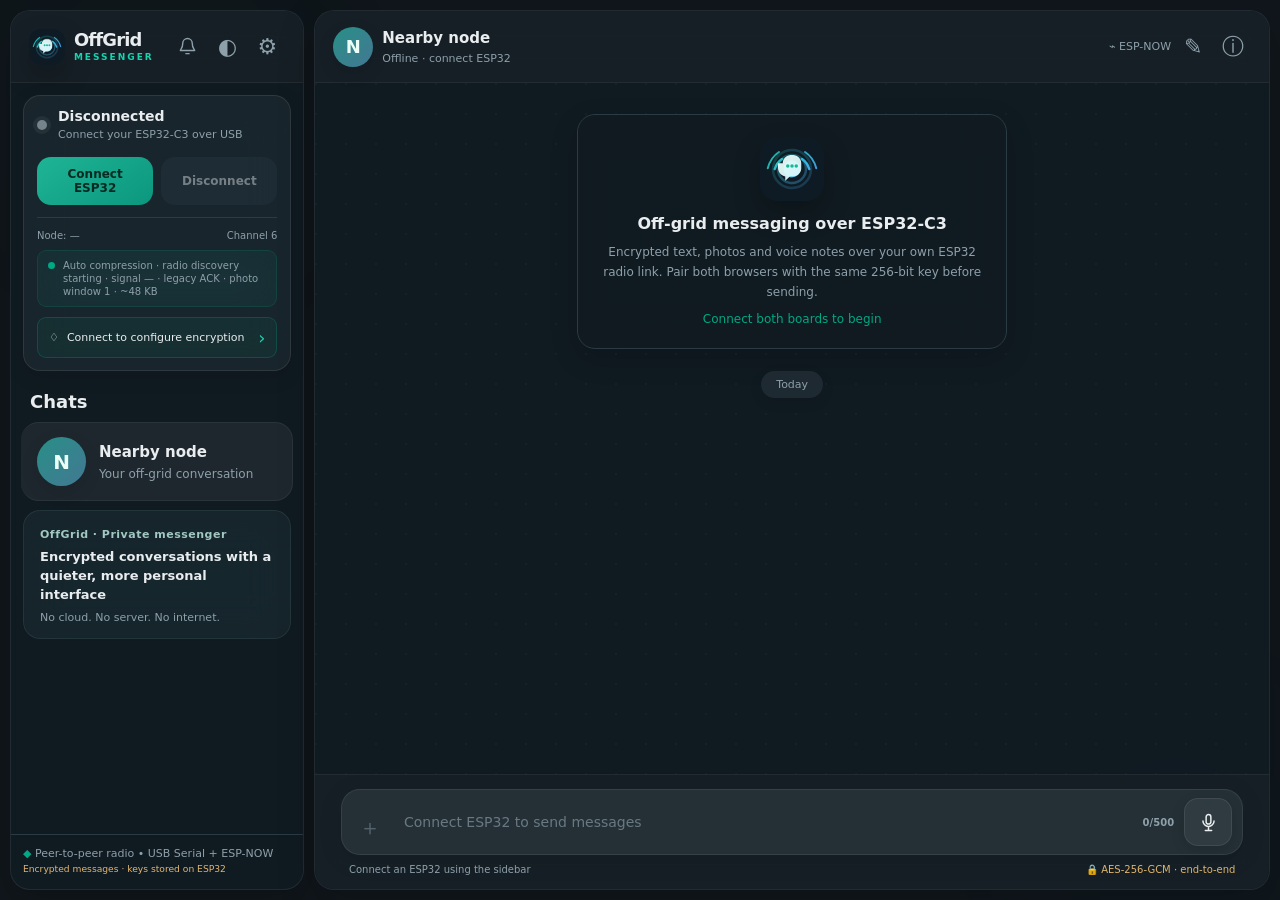
==== firmware/web/index.html @ 0e7f0205 "release(2.0.6): Introduce Android and fix partitions Reconstructed snapshot from old_releases/OffGri" ====
<!doctype html>
<html lang="en">
<head>
  <meta charset="utf-8">
  <meta name="viewport" content="width=device-width, initial-scale=1">
  <meta name="theme-color" content="#101b21">
  <title>OffGrid Messenger</title>
  <link rel="icon" href="logo.svg" type="image/svg+xml">
  <link rel="stylesheet" href="styles.css?v=1.6.1">
  <script src="protocol.js?v=1.6.1" defer></script>
  <script src="adaptive.js?v=1.6.1" defer></script>
  <script src="app.js?v=1.6.1" defer></script>
</head>
<body>
<div class="app" id="app">
  <aside class="sidebar">
    <header class="side-head">
      <div class="branding">
        <img class="brand-logo" src="logo.svg" alt="OffGrid Messenger logo">
        <div><strong>OffGrid</strong><small>MESSENGER</small></div>
      </div>
      <div class="side-actions">
        <button class="icon-button notification-button" id="notificationButton" type="button" title="Enable desktop notifications" aria-label="Enable desktop notifications" aria-pressed="false"><svg viewBox="0 0 24 24" width="19" height="19" fill="none" stroke="currentColor" stroke-width="1.8" stroke-linecap="round" stroke-linejoin="round" aria-hidden="true"><path d="M18 8a6 6 0 0 0-12 0c0 7-3 7-3 9h18c0-2-3-2-3-9ZM10 21h4"/></svg><span class="notification-dot" aria-hidden="true"></span></button><button class="icon-button" id="themeToggle" title="Toggle appearance" aria-label="Toggle appearance">◐</button>
        <button class="icon-button" id="settingsButton" title="Settings" aria-label="Settings">⚙</button>
      </div>
    </header>
    <div class="side-connection" id="connectionCard">
      <div class="connection-title">
        <span class="status-dot" id="statusDot"></span>
        <div><strong id="connectionState">Disconnected</strong><small id="connectionDescription">Connect your ESP32-C3 over USB</small></div>
      </div>
      <div class="connection-buttons">
        <button class="primary-button" id="connectButton">Connect ESP32</button>
        <button class="quiet-button" id="disconnectButton" disabled>Disconnect</button>
      </div>
      <div class="node-info"><span id="nodeAddress">Node: —</span><span id="nodeChannel">Channel 6</span></div>
      <div class="usb-diagnostics hidden" id="usbDiagnostics">
        <span id="usbDiagnosticsText">Waiting for firmware response…</span>
        <button class="usb-diagnostics-btn" id="usbDiagnosticsButton" type="button">Diagnostics</button>
      </div>
      <div class="link-health" title="Link profile uses acknowledgment latency and retries, not physical distance"><span class="link-health-dot"></span><span id="linkModeLabel">Auto · learning link quality</span></div>
      <button class="security-line" id="securityButton" type="button"><span id="securityIcon">♢</span><span id="securityLabel">Connect to configure encryption</span><span class="security-chevron">›</span></button>
    </div>
    <div class="chats-heading"><h2>Chats</h2><span class="tiny-badge unread-badge" id="unreadBadge" hidden aria-label="Unread messages">0</span></div>
    <button class="contact active" id="contactButton" type="button">
      <span class="avatar" id="contactAvatar">N</span>
      <span class="contact-body"><span class="contact-top"><strong id="contactSidebarName">Nearby node</strong><span class="contact-time" id="lastChatTime"></span></span><span class="contact-preview" id="lastChatPreview">Your off-grid conversation</span></span><span class="contact-unread" id="contactUnreadBadge" hidden aria-label="Unread messages">0</span>
    </button>
    <div class="phase-banner">
      <span>OffGrid · Private messenger</span>
      <strong>Encrypted conversations with a quieter, more personal interface</strong>
      <small>No cloud. No server. No internet.</small>
    </div>
    <div class="side-foot"><span class="tiny-offline">◆</span> Peer-to-peer radio • USB Serial + ESP-NOW <small>Encrypted messages · keys stored on ESP32</small></div>
  </aside>
  <main class="conversation">
    <header class="chat-header">
      <button id="mobileBack" class="icon-button back-button" aria-label="Back to chats">‹</button>
      <span class="avatar avatar-small" id="headerAvatar">N</span>
      <div class="chat-title"><strong id="chatName">Nearby node</strong><span id="chatSubhead">Waiting for USB connection</span></div>
      <div class="header-tools"><span class="header-radio" title="ESP-NOW, channel 6">⌁ <span>ESP-NOW</span></span><button class="icon-button" id="renameButton" title="Rename contact" aria-label="Rename contact">✎</button><button class="icon-button" id="infoButton" title="About this chat" aria-label="Chat information">ⓘ</button></div>
    </header>
    <div class="chat-background">
      <div class="chat-scroll" id="chatScroll" aria-live="polite" aria-relevant="additions">
        <div class="intro" id="introCard">
          <img class="intro-logo" src="logo.svg" alt="OffGrid Messenger logo">
          <strong>Off-grid messaging over ESP32-C3</strong>
          <p>Encrypted text, photos and voice notes over your own ESP32 radio link. Pair both browsers with the same 256-bit key before sending.</p>
          <span>Connect both boards to begin</span>
        </div>
        <div class="day-divider"><span>Today</span></div>
        <div class="messages" id="messages"></div>
      </div>
      <div class="send-panel">
        <div class="composer" id="composer">
          <button class="icon-button composer-attach" id="attachments" title="Send a photo" aria-label="Send a photo" disabled>＋</button>
          <input type="file" id="photoPicker" accept="image/*" hidden>
          <textarea id="messageInput" rows="1" maxlength="2000" placeholder="Connect ESP32 to send messages" disabled aria-label="Message"></textarea>
          <button class="icon-button voice-button" id="voiceButton" type="button" title="Record encrypted voice message (up to 2 minutes)" aria-label="Record voice message" aria-pressed="false" disabled>
            <svg viewBox="0 0 24 24" width="19" height="19" fill="none" stroke="currentColor" stroke-width="1.9" stroke-linecap="round" stroke-linejoin="round" aria-hidden="true"><rect x="9" y="2" width="6" height="12" rx="3"/><path d="M5 10a7 7 0 0 0 14 0M12 17v5M8 22h8"/></svg>
          </button>
          <span id="byteCount" class="byte-count">0/500</span>
          <button class="send-button" id="sendButton" aria-label="Send message" disabled>
            <svg viewBox="0 0 24 24" aria-hidden="true"><path d="M3 20 21 12 3 4l3.8 7.2L15 12l-8.2.8L3 20Z"/></svg>
          </button>
        </div>
        <div class="composer-caption"><span id="composerStatus">Connect an ESP32 using the sidebar</span><span id="encryptionStatus">🔒 AES-256-GCM · end-to-end</span></div>
      </div>
    </div>
  </main>
</div>
<div class="modal-backdrop hidden" id="modalBackdrop" role="presentation"><section class="modal" role="dialog" aria-modal="true" aria-labelledby="modalTitle"><div class="modal-head"><h2 id="modalTitle">Settings</h2><button class="icon-button" id="closeModal" aria-label="Close dialog">✕</button></div><div id="modalBody"></div></section></div>

<!-- In-app encrypted photo viewer: no new browser tab or network request. -->
<div class="photo-viewer hidden" id="photoViewer" role="dialog" aria-modal="true" aria-label="Photo viewer" tabindex="-1">
  <div class="photo-viewer-header">
    <div class="photo-viewer-heading"><span id="photoViewerName">Nearby node</span><small id="photoViewerDate"></small></div>
    <div class="photo-viewer-actions">
      <button type="button" class="viewer-action" id="viewerZoom" aria-label="Zoom photo" title="Zoom photo">⤢</button>
      <a class="viewer-action" id="viewerDownload" download="offgrid-photo.webp" aria-label="Save photo" title="Save photo">↓</a>
      <button type="button" class="viewer-action viewer-close" id="viewerClose" aria-label="Close photo viewer" title="Close (Esc)">✕</button>
    </div>
  </div>
  <div class="photo-viewer-stage" id="viewerStage">
    <button type="button" class="viewer-arrow viewer-prev" id="viewerPrevious" aria-label="Previous photo">‹</button>
    <div class="photo-viewer-canvas" id="viewerCanvas"><img id="viewerImage" alt="Selected chat photograph"></div>
    <button type="button" class="viewer-arrow viewer-next" id="viewerNext" aria-label="Next photo">›</button>
  </div>
  <div class="photo-viewer-footer"><span id="photoViewerCounter"></span><span id="photoViewerInfo"></span><span class="viewer-help">← → to browse · Esc to close · swipe on touch</span></div>
</div>
<div class="toast-host" id="toastHost" aria-live="polite"></div>
</body>
</html>
---- firmware/web/styles.css ----
:root{
  font-family:Inter,system-ui,-apple-system,"Segoe UI",sans-serif;
  font-size:14px;color-scheme:dark;
  --background:#09151b;--shell:#111b21;--panel:#202c33;--raised:#243640;--message:#202c33;--mine:#005c4b;
  --ink:#e9edef;--muted:#8ea0aa;--line:#2b3b43;--accent:#00a884;--accent-strong:#15d4b0;--hover:#2a3942;
  --chat:#0b141a;--blue:#53bdeb;--danger:#ff9985;--shadow:0 18px 60px rgba(0,0,0,.28);--glow:0 0 0 4px rgba(0,168,132,.12);
}
*{box-sizing:border-box}
html,body{height:100%}
body{margin:0;background:radial-gradient(circle at top,#0d2430 0,#09151b 48%,#071219 100%);color:var(--ink);overflow:hidden}
button,textarea,input{font:inherit}button{cursor:pointer}button:disabled{cursor:not-allowed;opacity:.45}
.app{max-width:1600px;min-width:320px;margin:0 auto;height:100dvh;display:flex;box-shadow:var(--shadow);background:var(--shell)}
.sidebar{width:370px;flex:none;border-right:1px solid var(--line);display:flex;flex-direction:column;min-height:0;background:linear-gradient(180deg,rgba(255,255,255,.015),transparent 30%)}
.side-head,.chat-header{height:72px;min-height:72px;background:rgba(32,44,51,.88);backdrop-filter:blur(12px);display:flex;align-items:center;padding:0 19px;gap:13px;border-bottom:1px solid rgba(255,255,255,.02)}
.side-head{justify-content:space-between}.branding{display:flex;align-items:center;gap:12px;line-height:1.1}.branding strong{font-size:19px;letter-spacing:-.6px}.branding small{display:block;font-size:9px;font-weight:750;color:var(--accent-strong);letter-spacing:2.6px;margin-top:4px}.brand-logo{width:38px;height:38px;border-radius:12px;box-shadow:0 10px 24px rgba(0,0,0,.22)}
.side-actions,.header-tools{display:flex;gap:4px;align-items:center}.icon-button{height:36px;width:36px;border:0;color:var(--muted);font-size:22px;border-radius:50%;background:transparent;display:inline-grid;place-items:center;transition:background .18s ease,color .18s ease,transform .18s ease}.icon-button:not(:disabled):hover{background:var(--hover);color:var(--ink);transform:translateY(-1px)}
.side-connection{margin:16px 15px 10px;padding:16px;border-radius:16px;background:linear-gradient(180deg,rgba(255,255,255,.02),transparent),var(--panel);border:1px solid var(--line);box-shadow:inset 0 1px 0 rgba(255,255,255,.03);transition:transform .24s ease,box-shadow .24s ease}.side-connection:hover{transform:translateY(-1px);box-shadow:var(--shadow),var(--glow)}
.connection-title{display:flex;align-items:center;gap:11px}.connection-title strong,.connection-title small{display:block}.connection-title small{color:var(--muted);font-size:11px;margin-top:4px;overflow-wrap:anywhere}.status-dot{height:10px;width:10px;background:#74848a;border-radius:100%;box-shadow:0 0 0 4px #74848a20;flex:none}.status-dot.on{background:#19cba4;box-shadow:0 0 0 4px #19cba420;animation:pulseDot 2s infinite}.status-dot.wait{background:#f6c453;box-shadow:0 0 0 4px #f6c45320;animation:pulseDot 1.7s infinite}
.connection-buttons{display:flex;gap:8px;margin:16px 0 12px}.primary-button,.quiet-button{border:0;border-radius:10px;padding:10px 14px;font-weight:700;font-size:12px;transition:transform .18s ease,filter .18s ease,background .18s ease}.primary-button{background:var(--accent);color:#062a22}.quiet-button{background:var(--raised);color:var(--ink)}.primary-button:not(:disabled):hover,.quiet-button:not(:disabled):hover{transform:translateY(-1px);filter:brightness(1.05)}.primary-button:not(:disabled):hover{background:var(--accent-strong)}
.node-info{border-top:1px solid var(--line);padding-top:12px;display:flex;justify-content:space-between;color:var(--muted);font-size:10px;gap:8px}.chats-heading{display:flex;align-items:center;gap:8px;padding:12px 19px 10px}.chats-heading h2{font-size:18px;margin:0}.tiny-badge{background:#213a34;color:#78d8bc;font-size:11px;padding:2px 7px;border-radius:50px}
.contact{display:flex;gap:13px;align-items:center;text-align:left;width:100%;background:transparent;color:var(--ink);border:0;padding:13px 18px;transition:background .2s ease}.contact.active{background:var(--hover);border-left:3px solid var(--accent);padding-left:15px}.contact:hover{background:var(--hover)}
.avatar{background:linear-gradient(145deg,#1cc7a7,#2671ff);width:49px;height:49px;border-radius:50%;display:inline-grid;place-items:center;font-size:20px;font-weight:700;color:#eafff6;flex:none;box-shadow:0 8px 24px rgba(0,0,0,.22)}.avatar-small{width:40px;height:40px;font-size:18px}
.contact-body{flex:1;min-width:0}.contact-top{display:flex;align-items:center;justify-content:space-between;gap:5px}.contact-top strong{overflow:hidden;text-overflow:ellipsis;white-space:nowrap;font-weight:600;font-size:15px}.contact-time{color:var(--muted);font-size:10px;flex:none}.contact-preview{color:var(--muted);display:block;white-space:nowrap;overflow:hidden;text-overflow:ellipsis;margin-top:6px;font-size:12px}
.phase-banner{margin:8px 15px 14px;padding:14px 16px;border-radius:14px;background:linear-gradient(135deg,rgba(0,168,132,.14),rgba(83,189,235,.12));border:1px solid rgba(83,189,235,.12)}.phase-banner span{display:inline-block;color:#7be7cb;font-size:11px;font-weight:700;letter-spacing:.5px}.phase-banner strong{display:block;margin-top:7px;font-size:13px}.phase-banner small{display:block;margin-top:6px;color:var(--muted);font-size:11px}
.side-foot{margin-top:auto;padding:13px 18px 19px;color:var(--muted);font-size:11px;line-height:1.6;border-top:1px solid var(--line)}.side-foot small{display:block;color:#e4b76d}.tiny-offline{color:var(--accent)}
.conversation{min-width:0;flex:1;display:flex;flex-direction:column}.chat-header{padding:0 24px}.chat-title{flex:1;min-width:0}.chat-title strong{display:block;font-size:15px;white-space:nowrap;overflow:hidden;text-overflow:ellipsis}.chat-title span{display:block;color:var(--muted);font-size:11px;margin-top:5px}.header-radio{color:var(--muted);font-size:11px;white-space:nowrap}.back-button{display:none}
.chat-background{min-height:0;display:flex;flex:1;flex-direction:column;background-color:var(--chat);background-image:radial-gradient(circle at 1px 1px,rgba(113,145,138,.08) 1px,transparent 0),linear-gradient(180deg,rgba(255,255,255,.015),transparent 12%);background-size:26px 26px,100% 100%}
.chat-scroll{flex:1;overflow-y:auto;padding:20px 8% 28px;scrollbar-color:#63747a50 transparent;scrollbar-width:thin}.intro{margin:7px auto 22px;max-width:430px;border:1px solid var(--line);border-radius:18px;background:rgba(17,27,33,.92);text-align:center;padding:22px 24px;color:var(--muted);font-size:12px;box-shadow:0 10px 28px rgba(0,0,0,.16);animation:fadeUp .5s ease}.intro-logo{width:64px;height:64px;border-radius:18px;box-shadow:0 12px 26px rgba(0,0,0,.16);margin-bottom:10px}.intro strong{display:block;color:var(--ink);font-size:16px}.intro p{line-height:1.65;margin:10px 0}.intro span{color:var(--accent)}.day-divider{text-align:center;margin:0 auto 20px}.day-divider span{display:inline-block;background:rgba(32,44,51,.92);color:var(--muted);padding:7px 15px;border-radius:999px;font-size:11px;box-shadow:0 4px 14px rgba(0,0,0,.08)}
.messages{display:flex;flex-direction:column;gap:8px}.message-row{width:100%;display:flex;opacity:1;transform:translateY(0)}.message-row.in.is-new{animation:msgInLeft .28s cubic-bezier(.2,.8,.2,1)}.message-row.out.is-new{animation:msgInRight .28s cubic-bezier(.2,.8,.2,1)}.message-row.out{justify-content:flex-end}
.message-bubble{max-width:min(76%,560px);min-width:94px;border-radius:10px;background:var(--message);padding:9px 11px 6px;box-shadow:0 1px 1px #0002,0 8px 20px rgba(0,0,0,.06);position:relative;overflow-wrap:anywhere;word-break:break-word;transition:transform .18s ease,box-shadow .18s ease}.message-bubble:hover{transform:translateY(-1px);box-shadow:0 1px 1px #0002,0 12px 26px rgba(0,0,0,.08)}.out .message-bubble{background:var(--mine)}.message-text{white-space:pre-wrap;line-height:1.5;font-size:13px}.message-meta{display:flex;justify-content:flex-end;align-items:center;gap:6px;margin-top:4px;font-size:10px;color:#c2d2d5ad;user-select:none;white-space:nowrap}.receipt{display:inline-flex;align-items:flex-end;min-width:18px;height:12px;position:relative}.receipt .check{position:absolute;right:0;bottom:-1px;font-size:12px;line-height:1;color:#b5c5c8;transform-origin:center;transition:color .18s ease,opacity .18s ease,transform .18s ease}.receipt .check.first{right:7px}.receipt .check.second{right:0}.message-row[data-status="read"] .receipt .check,.receipt.read .check{color:var(--blue)}.message-row[data-status="failed"] .receipt .check,.receipt.failed .check{display:none}.receipt.single .check.second{display:none}.receipt.pending .check,.receipt.queued .check{display:none}.receipt.pending::before,.receipt.queued::before{content:"◷";font-size:11px;color:#b5c5c8;position:absolute;right:0;bottom:-1px}.receipt.failed::before{content:"!";font-size:11px;color:var(--danger);position:absolute;right:0;bottom:-1px;font-weight:800}.message-row[data-status="read"] .receipt{animation:receiptGlow .24s ease}.send-panel{background:rgba(32,44,51,.88);backdrop-filter:blur(10px);padding:12px 24px 10px;border-top:1px solid rgba(255,255,255,.02)}.composer{display:flex;align-items:flex-end;gap:9px;background:var(--raised);border-radius:14px;padding:5px 8px;border:1px solid rgba(255,255,255,.02);transition:border-color .18s ease,box-shadow .18s ease}.composer:focus-within{border-color:rgba(0,168,132,.42);box-shadow:var(--glow)}.composer textarea{background:transparent;flex:1;min-width:0;border:0;resize:none;max-height:125px;min-height:36px;outline:none;color:var(--ink);padding:9px 5px;line-height:18px;scrollbar-width:thin}.composer textarea::placeholder{color:var(--muted)}.composer textarea:disabled{opacity:.65}.send-button{background:linear-gradient(180deg,var(--accent),var(--accent-strong));border:0;border-radius:12px;width:42px;height:40px;display:grid;place-items:center;color:#062b22;flex:none;box-shadow:0 10px 18px rgba(0,168,132,.18);transition:transform .18s ease,filter .18s ease}.send-button svg{width:18px;height:18px;fill:#062b22}.send-button:not(:disabled):hover{transform:translateY(-1px) scale(1.02);filter:brightness(1.03)}.byte-count{color:var(--muted);font-size:10px;padding-bottom:12px;white-space:nowrap}.byte-count.over{color:#ff9b83}.composer-caption{display:flex;justify-content:space-between;gap:10px;padding:8px 5px 1px;color:var(--muted);font-size:10px}.composer-caption span:last-child{color:#e0b56b}
.modal-backdrop{position:fixed;inset:0;background:#0009;z-index:10;display:grid;place-items:center;padding:16px;backdrop-filter:blur(4px)}.modal-backdrop.hidden{display:none}.modal{background:var(--panel);border:1px solid var(--line);border-radius:18px;width:min(430px,100%);padding:20px;box-shadow:var(--shadow);animation:modalIn .18s ease}.modal-head{display:flex;align-items:center;justify-content:space-between}.modal-head h2{margin:0;font-size:19px}.modal p{font-size:12px;color:var(--muted);line-height:1.6}.modal label{display:block;margin:18px 0 8px;font-size:12px;color:var(--muted)}.modal input{width:100%;background:var(--shell);border:1px solid var(--line);border-radius:10px;padding:12px;color:var(--ink);outline-color:var(--accent)}.modal-actions{display:flex;justify-content:flex-end;margin-top:19px;gap:8px}.info-line{border-bottom:1px solid var(--line);padding:11px 0;font-size:12px;display:flex;justify-content:space-between;gap:12px}.info-line span{color:var(--muted)}
.toast-host{position:fixed;left:50%;bottom:90px;transform:translateX(-50%);z-index:20;pointer-events:none}.toast{background:#394c52;color:#fff;padding:11px 16px;border-radius:10px;box-shadow:var(--shadow);margin-top:7px;font-size:12px;max-width:min(90vw,450px);animation:toastIn .2s ease}.soft-button{border:0;border-radius:10px;padding:10px 14px;font-weight:700;font-size:12px;background:#3d2f2b;color:#ffcfbf}
body.light{color-scheme:light;--background:#ebeef0;--shell:#fff;--panel:#f0f2f5;--raised:#fff;--message:#fff;--mine:#d9fdd3;--ink:#1b292f;--muted:#63747b;--line:#d5dee1;--hover:#e8eff0;--chat:#efeae2;--shadow:0 4px 28px rgba(25,56,60,.1);--glow:0 0 0 4px rgba(0,168,132,.08)}
body.light{background:radial-gradient(circle at top,#f6fbff 0,#eef2f4 52%,#e8ecee 100%)}body.light .message-meta{color:#64746fc9}body.light .side-foot small,body.light .composer-caption span:last-child{color:#94711e}.history-empty{color:var(--muted);font-size:12px;text-align:center;padding:24px 0}
@keyframes pulseDot{0%{transform:scale(1);box-shadow:0 0 0 0 rgba(25,203,164,.24)}70%{transform:scale(1.05);box-shadow:0 0 0 8px rgba(25,203,164,0)}100%{transform:scale(1)}}
@keyframes fadeUp{from{opacity:0;transform:translateY(10px)}to{opacity:1;transform:none}}
@keyframes msgInLeft{from{opacity:0;transform:translate(-12px,8px) scale(.98)}to{opacity:1;transform:none}}
@keyframes msgInRight{from{opacity:0;transform:translate(12px,8px) scale(.98)}to{opacity:1;transform:none}}
@keyframes toastIn{from{opacity:0;transform:translateY(8px)}to{opacity:1;transform:none}}
@keyframes modalIn{from{opacity:0;transform:scale(.98) translateY(6px)}to{opacity:1;transform:none}}
@keyframes receiptGlow{0%{transform:scale(.9);opacity:.7}100%{transform:scale(1);opacity:1}}
@media(max-width:800px){.sidebar{width:290px}.chat-scroll{padding-left:4%;padding-right:4%}.send-panel{padding-left:10px;padding-right:10px}.chat-header{padding:0 10px}}
@media(max-width:590px){.app{position:relative;overflow:hidden}.sidebar{width:100%;position:absolute;inset:0;z-index:2}.conversation{width:100%;position:absolute;inset:0;z-index:1}body.mobile-chat .sidebar{display:none}body.mobile-chat .conversation{z-index:3}.back-button{display:grid}.header-radio span{display:none}.side-foot{padding-bottom:24px}.message-bubble{max-width:85%}}

/* Phase 1.4: compact WhatsApp-style overlapping vector receipts */
.receipt-icon{display:inline-flex;align-items:center;justify-content:center;width:26px;height:16px;flex:none;color:#aebec5;line-height:1;position:relative;transition:color .22s ease,transform .22s ease}
.receipt-icon svg{overflow:visible;display:block}
.receipt-icon .tick-one,.receipt-icon .tick-two{transition:opacity .18s ease,stroke .18s ease}
.receipt-icon.sent .tick-two{opacity:0}
.receipt-icon.read{color:#53bdeb;animation:receiptGlow .26s ease}
.receipt-icon.sending .tick-one,.receipt-icon.sending .tick-two,.receipt-icon.queued .tick-one,.receipt-icon.queued .tick-two,.receipt-icon.failed .tick-one,.receipt-icon.failed .tick-two{opacity:0}
.receipt-icon.sending:after,.receipt-icon.queued:after{content:'◷';position:absolute;right:3px;bottom:0;font-size:13px;color:var(--muted)}
.receipt-icon.failed:after{content:'!';position:absolute;right:8px;bottom:0;font-weight:800;font-size:13px;color:var(--danger)}
.transfer-progress{font-weight:700;font-variant-numeric:tabular-nums;color:var(--accent-strong);font-size:10px}
.chat-photo{display:block;max-width:min(340px,58vw);width:auto;height:auto;max-height:360px;object-fit:contain;border-radius:9px;cursor:zoom-in;background:rgba(0,0,0,.14);transition:filter .2s ease,transform .2s ease}
.chat-photo:hover{filter:brightness(1.04)}.photo-caption{font-size:10px;color:var(--muted);padding-top:7px}
.message-row.retryable{cursor:pointer}.message-row.retryable .message-bubble{outline:1px solid rgba(255,153,133,.38)}.message-row.retryable:hover .message-bubble{outline-color:var(--danger)}
.security-line{border:1px solid rgba(0,168,132,.25);width:100%;background:rgba(0,168,132,.07);color:var(--ink);display:flex;align-items:center;gap:8px;text-align:left;padding:9px 11px;border-radius:9px;font-size:11px;transition:background .2s ease,transform .18s ease}
.security-line:hover{background:rgba(0,168,132,.14);transform:translateY(-1px)}.security-line #securityLabel{flex:1;line-height:1.4}.security-chevron{font-size:18px;color:var(--accent-strong)}
.pair-key-field{display:block;width:100%;background:var(--shell);border:1px solid var(--line);border-radius:10px;padding:10px 12px;color:var(--ink);font-family:ui-monospace,SFMono-Regular,Consolas,monospace;font-size:12px;outline-color:var(--accent);resize:vertical;word-break:break-all;margin:13px 0}
.pair-actions{display:flex;align-items:center;flex-wrap:wrap;gap:8px}.pair-status{border-radius:10px;padding:11px 12px;background:rgba(0,168,132,.10);border:1px solid rgba(0,168,132,.16);font-size:12px;margin-top:14px}
.settings-actions{display:flex;flex-wrap:wrap;gap:8px;margin-top:15px}.setting-select{background:var(--shell);color:var(--ink);border:1px solid var(--line);border-radius:10px;width:100%;padding:11px;line-height:1.5;white-space:normal}
.icon-button.composer-attach:not(:disabled){background:rgba(0,168,132,.1);color:var(--accent-strong);font-size:28px;align-self:center}.icon-button.composer-attach:not(:disabled):hover{background:rgba(0,168,132,.18);transform:rotate(45deg) scale(1.06)}
.message-bubble:has(.chat-photo){padding:6px 7px 6px}.message-bubble:has(.chat-photo) .message-meta{padding:0 4px}

/* Light mode: intentionally override all Phase 1.3 dark/translucent hardcoded backgrounds. */
body.light{--shell:#fff;--panel:#f8fafb;--raised:#fff;--message:#fff;--mine:#d9fbd8;--ink:#20313a;--muted:#586a73;--line:#d9e3e6;--hover:#e9f3f2;--chat:#f2f5f4;--accent:#009779;--accent-strong:#007b66;--blue:#128ad4;--danger:#b63b36}
body.light .side-head,body.light .chat-header{background:rgba(248,250,251,.97);border-bottom:1px solid #dce6e8;color:#20313a}
body.light .send-panel{background:rgba(248,250,251,.96);border-top:1px solid #dae5e8}
body.light .side-connection{background:linear-gradient(180deg,#fff,#f4faf8);border-color:#d7e7e3;box-shadow:0 3px 20px #143e3420}
body.light .intro{background:#fff;border-color:#d6e2e5;color:#5a6d73;box-shadow:0 14px 35px #1f444c12}
body.light .day-divider span{background:#e5efed;color:#53666e;box-shadow:0 2px 10px #204a4b0d}
body.light .phase-banner{background:linear-gradient(120deg,#dff6ee,#e3f0fe);border:1px solid #c5e7e1}
body.light .phase-banner span{color:#007f68}body.light .phase-banner strong{color:#214c46}
body.light .tiny-badge{background:#def4ec;color:#08745f}
body.light .message-bubble{box-shadow:0 1px 4px #35575a16,0 7px 22px #35575a0a}
body.light .message-meta{color:#587276}
body.light .receipt-icon{color:#758d95}body.light .receipt-icon.read{color:#168bd5}
body.light .chat-background{background-color:#eef3f1;background-image:radial-gradient(circle at 1px 1px,rgba(70,111,99,.07) 1px,transparent 0)}
body.light .composer{background:#fff;border:1px solid #d9e5e7;box-shadow:0 2px 8px #123a3810}
body.light .composer textarea{color:#21353a}body.light .composer-caption{color:#5e747b}
body.light .modal{background:#fff;border-color:#d9e4e7}body.light .modal-backdrop{background:rgba(28,48,51,.42)}
body.light .modal input,body.light .pair-key-field,body.light .setting-select{background:#f7fbfb;border-color:#d4e5e7;color:#23343a}
body.light .security-line{background:#e3f7f0;border-color:#bde7d9;color:#1c564a}body.light .security-line:hover{background:#d3f2e7}
body.light .pair-status{background:#e6f7ef;border-color:#bbe2d6;color:#28604e}
body.light .soft-button{background:#fff1eb;color:#a33d2f}body.light .toast{background:#20373c;color:#fff}
body.light .contact.active{background:#e9f5f2}body.light .side-foot{color:#586d72}
body.light .brand-logo{box-shadow:0 4px 12px #2b66552b}
@media(prefers-reduced-motion:reduce){*,*::before,*::after{animation-duration:.01ms!important;transition-duration:.01ms!important;scroll-behavior:auto!important}}
@media(max-width:590px){.chat-photo{max-width:64vw}.security-line{font-size:11px}.pair-actions>*{flex:1}.phase-banner{display:none}}

/* Phase 1.4.1 — real full-width adaptive desktop / split-screen / narrow-window layout */
:root{--sidebar-width:clamp(270px,23vw,366px)}
html,body{width:100%;min-width:0;height:100%;overflow:hidden}
.app{width:100%;max-width:none;min-width:0;margin:0;height:100dvh;border-radius:0;overflow:hidden;box-shadow:none}
.sidebar{width:var(--sidebar-width);min-width:0;flex:0 0 var(--sidebar-width);overflow-y:auto;overflow-x:hidden;scrollbar-width:thin}
.conversation{flex:1 1 0;min-width:0;width:auto;overflow:hidden}
.side-head,.chat-header{min-width:0;gap:9px;padding-inline:clamp(11px,1.4vw,22px)}
.side-head{flex-shrink:0}.branding{min-width:0;gap:9px}.branding strong{font-size:clamp(16px,1.4vw,19px)}.branding small{letter-spacing:2px}.brand-logo{height:36px;width:36px;flex-shrink:0}
.side-actions,.header-tools{flex-shrink:0}.chat-title{min-width:0}.chat-title span{text-overflow:ellipsis;overflow:hidden;white-space:nowrap}
.side-connection{margin:12px 12px 8px;padding:12px 13px}.node-info{flex-wrap:wrap;row-gap:4px;font-size:10px}.node-info span{overflow-wrap:anywhere}
.connection-buttons{flex-wrap:wrap}.connection-buttons button{flex:1 1 115px}
.phase-banner{margin:7px 12px 12px}.side-foot{padding:10px 12px 12px}.chat-header .avatar{flex-shrink:0}
.chat-scroll{padding:16px clamp(12px,4vw,64px) 24px;min-width:0;overscroll-behavior-y:contain}
.message-bubble{max-width:min(83%,680px);min-width:0;overflow:hidden}.message-row{min-width:0}.message-text{overflow-wrap:anywhere}
.message-bubble:has(.chat-photo){max-width:min(83%,520px)}.chat-photo{display:block;width:auto;max-width:100%;height:auto;max-height:min(46vh,465px);object-fit:contain}
.send-panel{padding:10px clamp(10px,2vw,28px) 9px;min-width:0}.composer{min-width:0}.composer textarea{font-size:13px}.composer-caption{flex-wrap:wrap;row-gap:3px}.composer-caption span{min-width:0;overflow-wrap:anywhere}
.header-radio{flex-shrink:0}.link-health{margin:9px 0 10px;padding:8px 10px;border-radius:9px;background:rgba(0,168,132,.065);border:1px solid rgba(0,168,132,.17);color:var(--muted);display:flex;align-items:flex-start;gap:8px;font-size:10px;line-height:1.3;overflow-wrap:anywhere}
.link-health-dot{display:block;width:7px;height:7px;flex-shrink:0;border-radius:50%;background:var(--accent);margin-top:3px}
body.light .link-health{background:#eaf6f2;border-color:#cfebe0;color:#346759}
body.light .side-head,body.light .chat-header{background:#f8fafb}
body.light .chat-title strong,body.light .branding strong{color:var(--ink)}
body.light .composer .send-button:disabled{background:#d2e8e2;color:#658c80}
body.light .composer .send-button:not(:disabled){background:#00a884}
body.light .composer .send-button svg{fill:#062b22}
body.light .side-connection .primary-button:disabled{background:#c5d9d5;color:#567b72}
body.light .side-connection .quiet-button{border:1px solid #d7e4e5;color:#29454a}
body.light .phase-banner small{color:#527878}
body.light .avatar{color:#fff}
body.light .chat-background{background-color:#edf4f1}
/* Compact desktop and half-width windows: preserve usable messaging pane */
@media (min-width:721px) and (max-width:1100px){
 :root{--sidebar-width:clamp(230px,32vw,310px)}
 .chat-header{height:62px;min-height:62px}.side-head{height:62px;min-height:62px}
 .chat-scroll{padding-left:13px;padding-right:13px}.header-radio span{display:none}
 .chat-header .avatar{width:36px;height:36px}.chat-title strong{font-size:14px}
 .chat-title span{font-size:10px}.phase-banner{padding:12px}
 .message-bubble{max-width:86%}.message-bubble:has(.chat-photo){max-width:86%}
 .send-panel{padding:9px 10px 8px}.composer-caption{font-size:9px}
}
@media(max-width:720px){
 :root{--sidebar-width:100%}
 .app{position:relative;width:100%;height:100dvh;overflow:hidden}
 .sidebar{width:100%;height:100%;position:absolute;inset:0;z-index:2;background:var(--shell);overflow-y:auto;display:flex;animation:fadeUp .22s ease}
 .conversation{width:100%;height:100%;position:absolute;inset:0;z-index:1;overflow:hidden;visibility:hidden}
 body.mobile-chat .sidebar{display:none}
 body.mobile-chat .conversation{visibility:visible;z-index:3;animation:chatSlide .2s ease-out}
 .back-button{display:inline-grid;flex:none}.chat-header{min-height:62px;height:62px;padding:0 9px;gap:7px}
 .header-radio{display:none}.chat-title strong{font-size:14px}.chat-title span{font-size:10px}
 .chat-scroll{padding:12px 10px 16px}.message-bubble{max-width:89%}.message-bubble:has(.chat-photo){max-width:89%}
 .send-panel{padding:8px 8px max(8px,env(safe-area-inset-bottom))}
 .composer-caption{font-size:9px}.composer-caption span:last-child{display:none}
 .side-foot{margin-top:auto}.phase-banner{display:block}.contact{min-height:74px}
 .chat-photo{max-width:100%;max-height:44vh}
 .modal{max-height:calc(100dvh - 28px);overflow-y:auto}
 .pair-actions>*{flex:1 1 130px}
}
@media(max-width:380px){.side-actions .icon-button{width:32px;height:32px}.branding strong{font-size:16px}.brand-logo{width:33px;height:33px}.header-tools{gap:0}.header-tools .icon-button{width:30px;height:32px}.avatar-small{width:32px;height:32px}.byte-count{font-size:9px}}
@keyframes chatSlide{from{opacity:.65;transform:translateX(12px)}to{opacity:1;transform:translateX(0)}}

/* Phase 1.4.3: app-integrated image viewer. Existing layouts/themes remain untouched. */
.photo-viewer.hidden{display:none!important}
.photo-viewer{position:fixed;inset:0;z-index:50;display:flex;flex-direction:column;
 background:rgba(8,17,23,.97);color:#f1f5f7;backdrop-filter:blur(18px);
 animation:viewerReveal .23s cubic-bezier(.19,1,.22,1);}
.photo-viewer-header{min-height:68px;padding:12px clamp(14px,3vw,40px);display:flex;align-items:center;justify-content:space-between;gap:18px;background:rgba(12,24,30,.75);border-bottom:1px solid #ffffff13}
.photo-viewer-heading{display:flex;flex-direction:column;gap:4px;min-width:0;font-size:14px;font-weight:650;white-space:nowrap;overflow:hidden;text-overflow:ellipsis}
.photo-viewer-heading small{font-size:11px;font-weight:400;color:#9cadb4}
.photo-viewer-actions{display:flex;gap:8px;align-items:center;flex:none}
.viewer-action{display:grid;place-items:center;width:38px;height:38px;border:0;border-radius:50%;color:#e8f5f5;background:transparent;font-size:22px;text-decoration:none;cursor:pointer;transition:background .18s,transform .18s}
.viewer-action:hover,.viewer-arrow:hover:not(:disabled){background:#ffffff1e;transform:scale(1.06)}
.photo-viewer-stage{position:relative;display:flex;flex:1;min-height:0;align-items:center;justify-content:center;padding:18px clamp(52px,7vw,110px)}
.photo-viewer-canvas{max-width:100%;max-height:100%;min-width:0;min-height:0;overflow:hidden;display:flex;align-items:center;justify-content:center;border-radius:6px}
.photo-viewer-canvas img{display:block;max-width:100%;max-height:calc(100dvh - 170px);width:auto;height:auto;object-fit:contain;box-shadow:0 12px 55px #0007;cursor:zoom-in;user-select:none;transition:transform .22s ease}
.photo-viewer-canvas.zoomed{overflow:auto;justify-content:flex-start;align-items:flex-start;max-width:100%;width:100%;height:100%}
.photo-viewer-canvas.zoomed img{max-width:none;max-height:none;cursor:zoom-out;min-width:100%;height:auto}
.photo-viewer-canvas img.photo-enter{animation:viewerPhoto .24s cubic-bezier(.2,.8,.2,1)}
.viewer-arrow{position:absolute;top:50%;transform:translateY(-50%);z-index:2;width:42px;height:48px;display:grid;place-items:center;border:0;border-radius:13px;color:#f7fbfb;background:#ffffff12;cursor:pointer;font-size:40px;line-height:1;transition:background .2s,transform .2s}
.viewer-arrow.viewer-prev{left:clamp(7px,2vw,26px)}.viewer-arrow.viewer-next{right:clamp(7px,2vw,26px)}
.viewer-arrow:hover:not(:disabled){transform:translateY(-50%) scale(1.06)}.viewer-arrow.viewer-hidden{visibility:hidden;pointer-events:none}
.photo-viewer-footer{min-height:58px;padding:12px clamp(14px,3vw,40px);display:flex;align-items:center;justify-content:center;gap:15px;flex-wrap:wrap;background:#0c181ebf;border-top:1px solid #ffffff11;color:#b8c7cc;font-size:12px}
#photoViewerCounter{font-weight:700;color:#f1f8fa}.viewer-help{color:#82969c;font-size:11px}
body.viewer-open{overflow:hidden}
@keyframes viewerReveal{from{opacity:0}to{opacity:1}}@keyframes viewerPhoto{from{opacity:.48;transform:translateY(8px) scale(.965)}to{opacity:1;transform:none}}
@media(max-width:590px){.photo-viewer-header{min-height:56px}.photo-viewer-stage{padding:12px 42px}.photo-viewer-canvas img{max-height:calc(100dvh - 135px)}.viewer-help{display:none}.viewer-arrow{width:35px;height:42px;font-size:32px}.photo-viewer-footer{min-height:48px}}
@media(prefers-reduced-motion:reduce){.photo-viewer,.photo-viewer-canvas img.photo-enter{animation:none}.viewer-action,.viewer-arrow,.photo-viewer-canvas img{transition:none}}

/* Phase 1.4.3.1 — unobtrusive USB handshake diagnostic. */
.usb-diagnostics{margin-top:10px;padding:9px 11px;border:1px solid var(--line);border-radius:10px;display:flex;gap:9px;align-items:center;justify-content:space-between;background:var(--raised);color:var(--muted);font-size:11px;line-height:1.45;overflow-wrap:anywhere}
.usb-diagnostics.hidden{display:none}
.usb-diagnostics-btn{flex-shrink:0;background:transparent;border:1px solid var(--line);color:var(--ink);border-radius:8px;padding:7px 10px;font-size:11px;font-weight:700}
.usb-diagnostics-btn:hover{border-color:var(--accent);color:var(--accent)}
.usb-diagnostics-log{max-height:230px;overflow:auto;white-space:pre-wrap;overflow-wrap:anywhere;background:var(--shell);padding:12px;border:1px solid var(--line);border-radius:10px;font:11px/1.55 ui-monospace,monospace;color:var(--ink)}

/* Phase 1.4.9 diagnostic dialog only; approved chat layout untouched. */
.diagnostic-results{white-space:pre-wrap;overflow-wrap:anywhere;max-height:330px;overflow:auto;background:var(--shell);color:var(--ink);border:1px solid var(--line);border-radius:10px;padding:14px;font-size:12px;line-height:1.7;user-select:text}
.diagnostic-actions{display:flex;gap:8px;flex-wrap:wrap;margin:12px 0}

.modal:has(.diagnostic-results){width:min(680px,calc(100vw - 24px));max-height:92dvh;overflow-y:auto}

/* Phase 1.5: integrated voice notes; composer and original chat theme retained. */
.voice-button{height:38px;width:38px;flex:none;align-self:center;color:var(--accent-strong);border:1px solid transparent}
.voice-button svg{pointer-events:none}
.voice-button.recording{background:rgba(235,70,77,.18);color:#ff6873;border-color:rgba(235,70,77,.36);animation:voice-pulse 1.25s ease-in-out infinite}
.voice-clip{display:flex;align-items:center;gap:10px;max-width:min(66vw,360px);min-width:min(220px,54vw);padding:5px 2px 2px}
.voice-clip audio{display:block;max-width:100%;width:280px;height:38px;min-width:0;flex:1;accent-color:var(--accent)}
.voice-clip-info{font-size:10px;color:var(--muted);white-space:nowrap;flex:none}
.out .voice-clip-info{color:#c4e7dc}
.voice-empty{font-size:12px;color:var(--muted)}
@keyframes voice-pulse{50%{box-shadow:inset 0 0 0 1px #ff6873;background:rgba(235,70,77,.28)}}
@media(max-width:420px){.voice-clip{min-width:0;width:min(78vw,310px);flex-wrap:wrap}.voice-clip audio{width:100%}.voice-button{width:34px;height:34px}}
@media(prefers-reduced-motion:reduce){.voice-button.recording{animation:none}}

/* Long settings and diagnostics remain keyboard/scroll accessible at desktop heights. */
.modal{max-height:min(90dvh,900px);overflow-y:auto;overscroll-behavior:contain}

/* Phase 1.5.1: a voice note is played only on actual audio playback.
 * The mic is independent from delivered/read message ticks. */
.voice-played-icon{display:inline-flex;flex:none;align-items:center;justify-content:center;
 width:20px;height:24px;color:#9cabb0;transition:color .2s ease;opacity:.96}
.voice-played-icon.played{color:#53bdeb}
body.light .voice-played-icon{color:#87969c}
body.light .voice-played-icon.played{color:#168bd5}


/* ===== Phase 1.6 premium glass polish ===== */
:root{
  --glass-border:rgba(255,255,255,.10);
  --glass-fill:rgba(13,23,31,.58);
  --glass-fill-2:rgba(17,29,39,.72);
  --panel-edge:rgba(255,255,255,.06);
  --accent-gradient:linear-gradient(135deg,#00d0a5 0%,#4cd2ff 100%);
  --accent-deep:linear-gradient(135deg,#03c39b 0%,#00a884 55%,#38bdf8 100%);
}
body{background:linear-gradient(135deg,#071118 0%,#0b1620 35%,#08161f 100%);}
body::before,body::after{content:"";position:fixed;inset:auto;pointer-events:none;z-index:0;filter:blur(18px);opacity:.75;}
body::before{width:42vw;height:42vw;left:-8vw;top:-12vw;background:radial-gradient(circle,#10b98155 0%,transparent 62%);}
body::after{width:36vw;height:36vw;right:-10vw;bottom:-14vw;background:radial-gradient(circle,#38bdf855 0%,transparent 64%);}
.app{position:relative;z-index:1;max-width:none;width:100%;padding:14px;gap:14px;background:transparent;box-shadow:none;}
.sidebar,.conversation{background:linear-gradient(180deg,rgba(255,255,255,.03),rgba(255,255,255,.01)),var(--glass-fill-2);border:1px solid var(--glass-border);border-radius:28px;overflow:hidden;box-shadow:0 24px 70px rgba(0,0,0,.26), inset 0 1px 0 rgba(255,255,255,.05);backdrop-filter:blur(24px) saturate(145%);-webkit-backdrop-filter:blur(24px) saturate(145%);}
.sidebar{border-right:1px solid var(--glass-border);}
.side-head,.chat-header,.send-panel{background:rgba(15,25,33,.58)!important;backdrop-filter:blur(20px) saturate(150%);-webkit-backdrop-filter:blur(20px) saturate(150%);border-color:rgba(255,255,255,.06)!important;}
.side-connection,.phase-banner,.intro,.day-divider span,.link-health,.modal,.photo-viewer-header,.photo-viewer-footer{backdrop-filter:blur(22px) saturate(140%);-webkit-backdrop-filter:blur(22px) saturate(140%);}
.side-connection{background:linear-gradient(180deg,rgba(255,255,255,.06),rgba(255,255,255,.015))!important;border:1px solid rgba(255,255,255,.09)!important;border-radius:22px;box-shadow:0 18px 40px rgba(0,0,0,.18), inset 0 1px 0 rgba(255,255,255,.07)!important;}
.phase-banner{background:linear-gradient(135deg,rgba(0,208,165,.16),rgba(76,210,255,.12))!important;border:1px solid rgba(102,217,255,.18)!important;border-radius:22px;box-shadow:0 16px 34px rgba(0,0,0,.10);}
.phase-banner strong{line-height:1.45;}
.contact{margin:0 10px 2px;width:calc(100% - 20px);border-radius:18px;padding:14px 16px;transition:transform .22s ease,background .22s ease,box-shadow .22s ease,border-color .22s ease;border:1px solid transparent;}
.contact:hover{transform:translateY(-1px);box-shadow:0 10px 24px rgba(0,0,0,.10);}
.contact.active{border-left:0!important;padding-left:16px!important;background:linear-gradient(135deg,rgba(255,255,255,.08),rgba(255,255,255,.03));border-color:rgba(97,212,255,.18);box-shadow:0 12px 30px rgba(0,0,0,.14);}
.avatar,.brand-logo,.intro-logo{box-shadow:0 12px 28px rgba(0,0,0,.22);}
.chat-background{background-color:transparent!important;background-image:radial-gradient(circle at 1px 1px,rgba(140,174,168,.10) 1px,transparent 0),linear-gradient(180deg,rgba(255,255,255,.02),transparent 14%)!important;background-size:24px 24px,100% 100%;}
.chat-scroll{padding-top:24px;padding-bottom:30px;}
.message-row{padding-inline:2px;}
.message-bubble{border-radius:24px!important;padding:11px 13px 8px!important;border:1px solid rgba(255,255,255,.07);background:linear-gradient(180deg,rgba(255,255,255,.04),rgba(255,255,255,.015)),rgba(30,43,52,.78)!important;backdrop-filter:blur(18px) saturate(150%);-webkit-backdrop-filter:blur(18px) saturate(150%);box-shadow:0 18px 38px rgba(0,0,0,.12), inset 0 1px 0 rgba(255,255,255,.04)!important;}
.out .message-bubble{background:linear-gradient(180deg,rgba(255,255,255,.05),rgba(255,255,255,.02)),rgba(0,92,75,.84)!important;border-color:rgba(51,211,176,.16);}
.message-text{font-size:13.5px;line-height:1.58;}
.message-row[data-status="sending"] .message-bubble{box-shadow:0 18px 38px rgba(0,0,0,.12),0 0 0 1px rgba(255,255,255,.03),0 0 0 4px rgba(0,168,132,.06)!important;}
.message-row.in.is-new .message-bubble{animation:premiumMsgInLeft .34s cubic-bezier(.2,.8,.2,1);}
.message-row.out.is-new .message-bubble{animation:premiumMsgInRight .34s cubic-bezier(.2,.8,.2,1);}
@keyframes premiumMsgInLeft{0%{opacity:0;transform:translate3d(-10px,12px,0) scale(.965);filter:blur(4px)}100%{opacity:1;transform:none;filter:none}}
@keyframes premiumMsgInRight{0%{opacity:0;transform:translate3d(10px,12px,0) scale(.965);filter:blur(4px)}100%{opacity:1;transform:none;filter:none}}
.send-panel{padding:14px clamp(12px,2vw,26px) 12px!important;}
.composer{display:grid!important;grid-template-columns:auto minmax(0,1fr) auto auto;align-items:end;gap:10px;border-radius:24px!important;padding:8px 10px!important;background:linear-gradient(180deg,rgba(255,255,255,.06),rgba(255,255,255,.03)),rgba(36,52,61,.62)!important;border:1px solid rgba(255,255,255,.08)!important;box-shadow:0 16px 40px rgba(0,0,0,.14), inset 0 1px 0 rgba(255,255,255,.05);}
.composer textarea{padding:11px 6px!important;min-height:44px;font-size:14px;}
#attachments{grid-column:1;grid-row:1;}
#messageInput{grid-column:2;grid-row:1;}
#byteCount{grid-column:3;grid-row:1;align-self:center;padding-bottom:0;font-weight:650;letter-spacing:.01em;}
#voiceButton,#sendButton{grid-column:4;grid-row:1;justify-self:end;align-self:end;}
.voice-button,.send-button{width:48px!important;height:48px!important;border-radius:16px!important;transition:opacity .24s ease,transform .28s cubic-bezier(.2,.8,.2,1),filter .22s ease,background .22s ease,box-shadow .22s ease!important;box-shadow:0 14px 28px rgba(0,0,0,.18), inset 0 1px 0 rgba(255,255,255,.08);}
.voice-button{background:linear-gradient(180deg,rgba(255,255,255,.07),rgba(255,255,255,.03)),rgba(31,48,56,.9);color:#e9edef;border:1px solid rgba(255,255,255,.08);}
.send-button{background:var(--accent-deep)!important;color:#042f26;opacity:0;pointer-events:none;transform:scale(.74) rotate(16deg);}
.send-button svg{width:19px!important;height:19px!important;fill:#032e25!important;}
.composer.show-send .send-button{opacity:1;pointer-events:auto;transform:scale(1) rotate(0deg);}
.composer.show-send .voice-button{opacity:0;pointer-events:none;transform:scale(.74) rotate(-16deg);}
.composer.show-voice .voice-button{opacity:1;pointer-events:auto;transform:scale(1) rotate(0deg);}
.composer.show-voice .send-button{opacity:0;pointer-events:none;transform:scale(.74) rotate(16deg);}
.composer.recording-mode .voice-button{opacity:1!important;pointer-events:auto!important;}
.voice-button.recording{background:linear-gradient(135deg,rgba(255,99,132,.34),rgba(255,83,83,.18)),rgba(64,20,26,.94)!important;border-color:rgba(255,114,137,.40)!important;box-shadow:0 14px 30px rgba(255,74,101,.24), inset 0 1px 0 rgba(255,255,255,.08)!important;}
.composer-caption{padding:9px 8px 2px!important;font-size:10px;}
.primary-button{background:var(--accent-deep)!important;border-radius:14px;}
.quiet-button,.soft-button,.usb-diagnostics-btn,.viewer-action,.viewer-arrow{border-radius:14px!important;}
.modal{background:linear-gradient(180deg,rgba(24,34,43,.82),rgba(18,28,36,.92))!important;border:1px solid rgba(255,255,255,.08)!important;border-radius:24px!important;}
.photo-viewer-header,.photo-viewer-footer{background:rgba(9,19,25,.72)!important;}
.toast{background:rgba(16,27,34,.90)!important;border:1px solid rgba(255,255,255,.08);backdrop-filter:blur(16px) saturate(130%);-webkit-backdrop-filter:blur(16px) saturate(130%);border-radius:14px!important;}

body.light{--glass-border:rgba(255,255,255,.62);--glass-fill:rgba(255,255,255,.70);--glass-fill-2:rgba(248,251,252,.78);--panel-edge:rgba(139,167,176,.12);--ink:#17303a;--muted:#5e737b;--line:#d7e5e9;--message:rgba(255,255,255,.82);--mine:rgba(217,253,211,.88);--chat:#f1f5f4;--shadow:0 18px 50px rgba(54,89,94,.10);--glow:0 0 0 4px rgba(0,168,132,.07);}
body.light{background:linear-gradient(135deg,#f7fbfd 0%,#eef4f5 48%,#e6eff0 100%);}
body.light::before{background:radial-gradient(circle,#00c9a744 0%,transparent 62%);opacity:.62;}
body.light::after{background:radial-gradient(circle,#60a5fa33 0%,transparent 62%);opacity:.58;}
body.light .sidebar,body.light .conversation{background:linear-gradient(180deg,rgba(255,255,255,.70),rgba(255,255,255,.58)),rgba(245,249,250,.70);border-color:rgba(190,211,216,.74);box-shadow:0 24px 50px rgba(50,93,100,.10), inset 0 1px 0 rgba(255,255,255,.88);}
body.light .side-head,body.light .chat-header,body.light .send-panel{background:rgba(250,252,252,.64)!important;border-color:rgba(207,222,226,.88)!important;}
body.light .side-connection,body.light .phase-banner,body.light .intro,body.light .day-divider span,body.light .link-health,body.light .modal{background:linear-gradient(180deg,rgba(255,255,255,.82),rgba(255,255,255,.62))!important;border-color:rgba(206,225,229,.95)!important;box-shadow:0 18px 38px rgba(52,92,96,.10), inset 0 1px 0 rgba(255,255,255,.96)!important;}
body.light .contact.active{background:linear-gradient(135deg,rgba(255,255,255,.92),rgba(224,245,241,.88));border-color:rgba(79,183,160,.20);}
body.light .chat-background{background-image:radial-gradient(circle at 1px 1px,rgba(83,126,114,.09) 1px,transparent 0),linear-gradient(180deg,rgba(255,255,255,.45),rgba(255,255,255,0))!important;}
body.light .message-bubble{background:linear-gradient(180deg,rgba(255,255,255,.92),rgba(255,255,255,.80))!important;border-color:rgba(219,232,236,.96)!important;box-shadow:0 16px 32px rgba(62,96,102,.08), inset 0 1px 0 rgba(255,255,255,.92)!important;}
body.light .out .message-bubble{background:linear-gradient(180deg,rgba(227,255,225,.96),rgba(217,253,211,.88))!important;border-color:rgba(170,225,188,.90)!important;}
body.light .composer{background:linear-gradient(180deg,rgba(255,255,255,.92),rgba(255,255,255,.82)),rgba(255,255,255,.76)!important;border-color:rgba(216,229,232,.96)!important;box-shadow:0 16px 34px rgba(58,97,101,.08), inset 0 1px 0 rgba(255,255,255,.96)!important;}
body.light .voice-button{background:linear-gradient(180deg,rgba(255,255,255,.98),rgba(241,247,248,.92));color:#28515a;border-color:rgba(208,224,227,.92);}
body.light .send-button{background:linear-gradient(135deg,#00b894 0%,#00a884 55%,#3bbcfb 100%)!important;}
body.light .toast{background:rgba(255,255,255,.88)!important;color:#1d3c45;border-color:rgba(217,230,234,.96);}
body.light .photo-viewer-header,body.light .photo-viewer-footer{background:rgba(243,249,250,.82)!important;color:#234047;border-color:rgba(208,222,226,.84)!important;}
body.light .photo-viewer-heading small,body.light .viewer-help{color:#5d747c;}

@media (max-width:590px){
  .app{padding:0;gap:0;}
  .sidebar,.conversation{border-radius:0;}
  .composer{grid-template-columns:auto minmax(0,1fr) auto auto;}
  .voice-button,.send-button{width:44px!important;height:44px!important;border-radius:14px!important;}
}
@media (prefers-reduced-motion:reduce){
  .contact,.message-bubble,.voice-button,.send-button,.composer,.sidebar,.conversation{transition:none!important;animation:none!important;}
}

/* ===== Phase 1.6.1: restrained, calm premium design ===== */
:root{--accent-gradient:linear-gradient(135deg,#129e88,#148f91);--accent-deep:linear-gradient(145deg,#16ac94,#0f8f7f);--glass-border:rgba(255,255,255,.075);--glass-fill-2:rgba(17,25,31,.90);}
body{font-family:-apple-system,BlinkMacSystemFont,"Inter","Segoe UI",system-ui,sans-serif;background:#10161b!important;}
body::before,body::after{opacity:.10!important;filter:blur(100px)!important;}
.app{padding:10px;gap:10px;}
.sidebar,.conversation{border-radius:20px!important;background:rgba(18,27,34,.94)!important;box-shadow:0 12px 38px rgba(0,0,0,.17),inset 0 1px 0 rgba(255,255,255,.02)!important;}
.side-head,.chat-header,.send-panel{background:rgba(24,33,39,.85)!important;backdrop-filter:blur(13px) saturate(110%);-webkit-backdrop-filter:blur(13px) saturate(110%);}
.branding strong{letter-spacing:-.8px;font-weight:700;}
.side-connection{border-radius:17px!important;background:rgba(35,47,53,.56)!important;box-shadow:0 6px 20px rgba(0,0,0,.10)!important;}
.side-connection:hover{transform:none!important;box-shadow:0 8px 24px rgba(0,0,0,.14)!important;}
.phase-banner{background:rgba(49,70,69,.26)!important;border-color:rgba(112,166,158,.14)!important;border-radius:17px;box-shadow:none;}
.phase-banner span{color:#a1c8c1;}
.contact{transition:background .17s ease,box-shadow .17s ease,transform .17s ease;}
.contact.active{background:rgba(255,255,255,.06)!important;border-color:rgba(255,255,255,.055)!important;box-shadow:none!important;}
.contact:hover{transform:none!important;background:rgba(255,255,255,.075);box-shadow:none!important;}
.avatar{background:linear-gradient(135deg,#288f87,#437893);box-shadow:0 6px 18px rgba(0,0,0,.11)!important;}
.chat-background{background-image:radial-gradient(circle at 1px 1px,rgba(128,148,145,.06) 1px,transparent 0)!important;background-size:30px 30px!important;}
.message-bubble{border-radius:18px!important;background:rgba(39,53,60,.80)!important;backdrop-filter:blur(8px) saturate(110%)!important;-webkit-backdrop-filter:blur(8px) saturate(110%)!important;box-shadow:0 3px 13px rgba(0,0,0,.10)!important;}
.out .message-bubble{background:rgba(21,79,71,.92)!important;border-color:rgba(57,159,143,.16);}
.message-bubble:hover{transform:none;box-shadow:0 5px 18px rgba(0,0,0,.13)!important;}
.composer{border-radius:19px!important;background:rgba(45,58,64,.67)!important;box-shadow:0 5px 24px rgba(0,0,0,.10)!important;transition:border-color .2s ease,box-shadow .2s ease,background .2s ease!important;}
.composer:focus-within{border-color:rgba(85,180,161,.34)!important;box-shadow:0 0 0 3px rgba(50,153,134,.07),0 7px 24px rgba(0,0,0,.13)!important;}
.voice-button,.send-button{border-radius:14px!important;box-shadow:0 4px 14px rgba(0,0,0,.13)!important;}
.send-button{background:linear-gradient(145deg,#21b596,#139b84)!important;}
.voice-button{background:rgba(255,255,255,.055)!important;}
.primary-button{background:linear-gradient(145deg,#1fb495,#0b977f)!important;}
.modal{border-radius:21px!important;background:rgba(25,35,42,.97)!important;backdrop-filter:blur(18px) saturate(110%);-webkit-backdrop-filter:blur(18px) saturate(110%);}
.toast{background:rgba(32,44,51,.96)!important;}
.message-row.in.is-new .message-bubble{animation:quietMessageArrivalLeft .30s cubic-bezier(.2,.75,.25,1);}
.message-row.out.is-new .message-bubble{animation:quietMessageArrivalRight .30s cubic-bezier(.2,.75,.25,1);}
@keyframes quietMessageArrivalLeft{from{opacity:0;transform:translate3d(-6px,9px,0) scale(.985)}to{opacity:1;transform:none;}}
@keyframes quietMessageArrivalRight{from{opacity:0;transform:translate3d(6px,9px,0) scale(.985)}to{opacity:1;transform:none;}}
.message-row.receipt-pop .receipt-icon{animation:quietReceiptArrival .44s ease-out;}
@keyframes quietReceiptArrival{0%{transform:scale(.84);opacity:.6}50%{transform:scale(1.10);opacity:1}100%{transform:scale(1);}}
.composer .send-button{transition:opacity .22s ease,transform .28s cubic-bezier(.18,.8,.2,1),background .2s ease!important;}
.composer .voice-button{transition:opacity .22s ease,transform .28s cubic-bezier(.18,.8,.2,1),background .2s ease!important;}
.composer .send-button:active,.composer .voice-button:active{transform:scale(.93);}
.unread-badge,.contact-unread{display:inline-flex;align-items:center;justify-content:center;background:#229f87!important;color:white!important;min-width:21px;height:21px;border-radius:11px;padding:0 6px;font-weight:750;font-size:11px;font-variant-numeric:tabular-nums;line-height:1;box-shadow:none;animation:badgeArrives .26s cubic-bezier(.2,.8,.2,1);}
.unread-badge[hidden],.contact-unread[hidden]{display:none!important;}
.contact-unread{flex:none;align-self:center;margin-left:4px;}
@keyframes badgeArrives{from{opacity:0;transform:scale(.8)}to{opacity:1;transform:scale(1)}}
.notification-button{position:relative;}
.notification-button .notification-dot{position:absolute;right:5px;top:4px;width:6px;height:6px;border-radius:50%;background:transparent;box-shadow:none;transition:background .2s ease;}
.notification-button.notifications-active{color:var(--accent-strong);}
.notification-button.notifications-active .notification-dot{background:#2bd8a9;box-shadow:0 0 0 2px var(--panel);}
.notification-settings{display:flex;flex-direction:column;gap:7px;margin-top:6px;padding:14px;border-radius:14px;border:1px solid var(--line);background:rgba(255,255,255,.025);}
.notification-settings-hint{margin:0!important;line-height:1.5;}
.notification-preview-label{display:flex!important;align-items:center;gap:8px;margin:3px 0 0!important;font-size:12px;cursor:pointer;}
.notification-preview-label input{width:16px!important;height:16px!important;accent-color:#15a78b;flex:none;}
.notification-setting-button{align-self:flex-start;}
body.light{--glass-border:rgba(202,215,220,.72);background:#f1f4f6!important;}
body.light .sidebar,body.light .conversation{background:rgba(250,251,252,.90)!important;border-color:rgba(207,218,222,.86)!important;box-shadow:0 12px 35px rgba(25,62,69,.07)!important;}
body.light .side-head,body.light .chat-header,body.light .send-panel{background:rgba(249,251,252,.87)!important;}
body.light .side-connection{background:rgba(255,255,255,.83)!important;border-color:rgba(204,220,224,.9)!important;box-shadow:0 5px 20px rgba(43,80,87,.06)!important;}
body.light .phase-banner{background:rgba(228,241,237,.80)!important;border-color:rgba(204,228,220,.86)!important;}
body.light .phase-banner span{color:#3d8374;}
body.light .contact.active{background:rgba(229,241,238,.78)!important;border-color:rgba(207,224,219,.75)!important;}
body.light .contact:hover{background:rgba(225,240,236,.65)!important;}
body.light .chat-background{background-image:radial-gradient(circle at 1px 1px,rgba(84,127,117,.055) 1px,transparent 0)!important;}
body.light .message-bubble{background:rgba(255,255,255,.94)!important;border-color:rgba(213,226,231,.9)!important;box-shadow:0 4px 17px rgba(49,83,91,.07)!important;}
body.light .out .message-bubble{background:rgba(221,244,233,.97)!important;border-color:rgba(179,222,199,.80)!important;}
body.light .composer{background:rgba(255,255,255,.95)!important;border-color:rgba(215,229,232,.95)!important;box-shadow:0 5px 21px rgba(47,81,88,.05)!important;}
body.light .voice-button{background:#f1f6f6!important;color:#315764;}
body.light .modal{background:rgba(255,255,255,.98)!important;border-color:rgba(206,221,226,.88)!important;}
body.light .notification-settings{background:rgba(242,248,248,.82);border-color:rgba(211,226,229,.95);}
body.light .notification-button.notifications-active .notification-dot{box-shadow:0 0 0 2px #f6f9fa;}
@media(max-width:590px){.app{padding:0;gap:0;}.sidebar,.conversation{border-radius:0!important;}.contact-unread{margin-left:2px;}}
@media(prefers-reduced-motion:reduce){*,*::before,*::after{animation-duration:.01ms!important;animation-iteration-count:1!important;transition-duration:.01ms!important;scroll-behavior:auto!important;}}
/* Composer remains quiet until the user begins a reply; the motion is browser-CSS
   based, not tied to Windows/macOS/Linux desktop notification animations. */
.composer:focus-within{animation:subtleComposerFocus .24s cubic-bezier(.2,.76,.2,1);}
@keyframes subtleComposerFocus{from{filter:brightness(.985);transform:translateY(1px)}to{filter:brightness(1);transform:translateY(0)}}
@media(prefers-reduced-motion:reduce){.composer:focus-within{animation:none!important}}
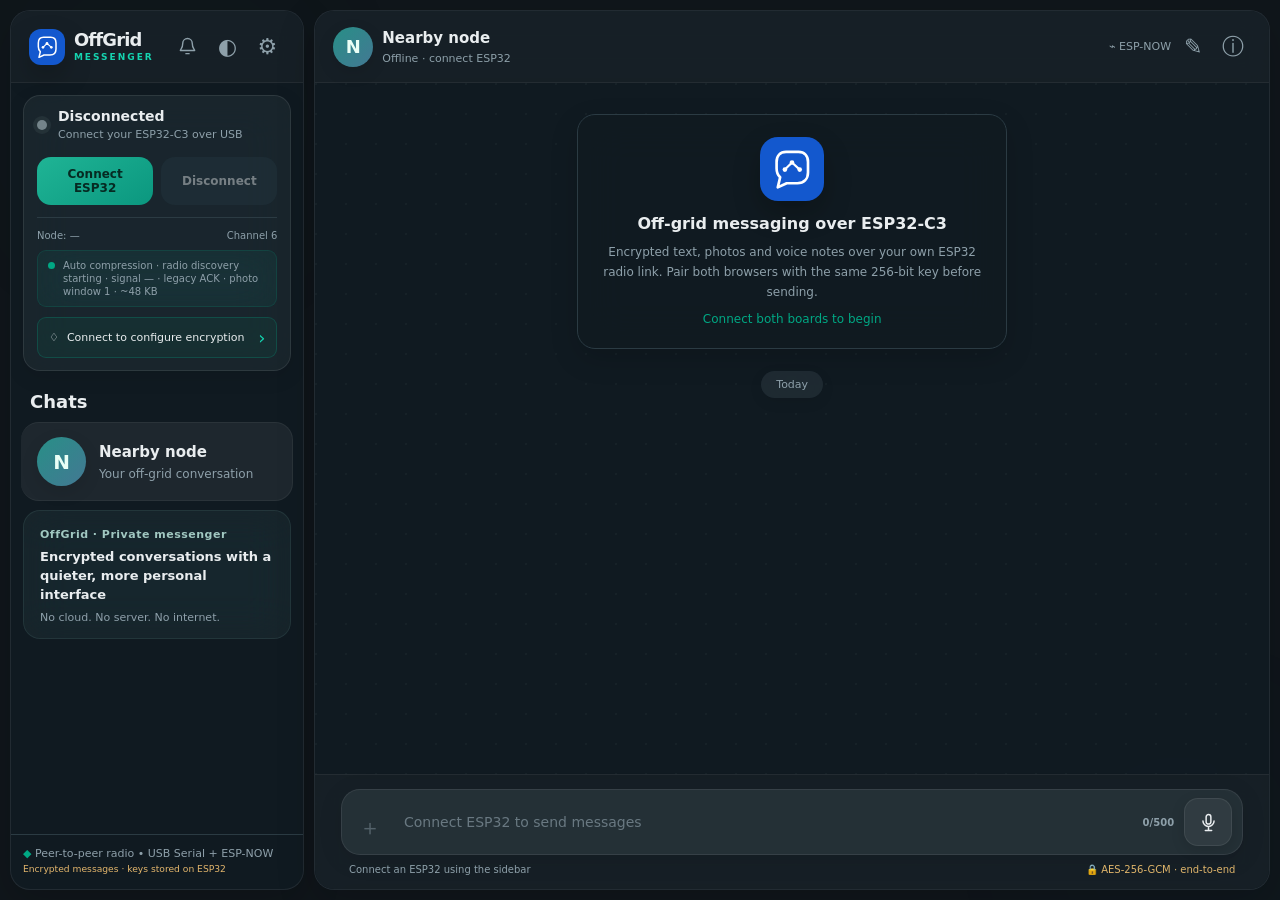
==== commit abbae20e: "release(2.4.1): Add chat message controls Reconstructed snapshot from OffGridMessenger_Phase2_4_1_Co" ====
--- a/firmware/web/index.html
+++ b/firmware/web/index.html
@@ -6,10 +6,10 @@
   <meta name="theme-color" content="#101b21">
   <title>OffGrid Messenger</title>
   <link rel="icon" href="logo.svg" type="image/svg+xml">
-  <link rel="stylesheet" href="styles.css?v=1.6.1">
-  <script src="protocol.js?v=1.6.1" defer></script>
-  <script src="adaptive.js?v=1.6.1" defer></script>
-  <script src="app.js?v=1.6.1" defer></script>
+  <link rel="stylesheet" href="styles.css?v=2.4.1">
+  <script src="protocol.js?v=2.4.1" defer></script>
+  <script src="adaptive.js?v=2.4.1" defer></script>
+  <script src="app.js?v=2.4.1" defer></script>
 </head>
 <body>
 <div class="app" id="app">
--- a/firmware/web/styles.css
+++ b/firmware/web/styles.css
@@ -375,3 +375,14 @@
 .composer:focus-within{animation:subtleComposerFocus .24s cubic-bezier(.2,.76,.2,1);}
 @keyframes subtleComposerFocus{from{filter:brightness(.985);transform:translateY(1px)}to{filter:brightness(1);transform:translateY(0)}}
 @media(prefers-reduced-motion:reduce){.composer:focus-within{animation:none!important}}
+
+/* Phase 2.4.1: consistent message actions and contact avatar on both clients. */
+.avatar.has-contact-avatar {background-position:center!important;background-size:cover!important;color:transparent!important;}
+.message-actions{display:flex;flex-direction:column;gap:8px;margin:12px 0;}
+.message-actions button{text-align:left;padding:12px 16px;min-height:43px;}
+.message-deleted{font-style:italic;color:var(--muted,#91a5b2);opacity:.9;}
+.message-edited{display:block;font-size:10px;opacity:.65;text-align:right;margin-top:3px;}
+.message-sync-error{display:block;font-size:11px;color:#fa9d7e;}
+.message-row .message-bubble{touch-action:pan-y;}
+.message-row .message-bubble:focus-within{outline:2px solid var(--accent,#57a8e8);outline-offset:2px;}
+@media(prefers-reduced-motion:reduce){.message-row,.message-bubble{animation:none!important;transition:none!important;}}
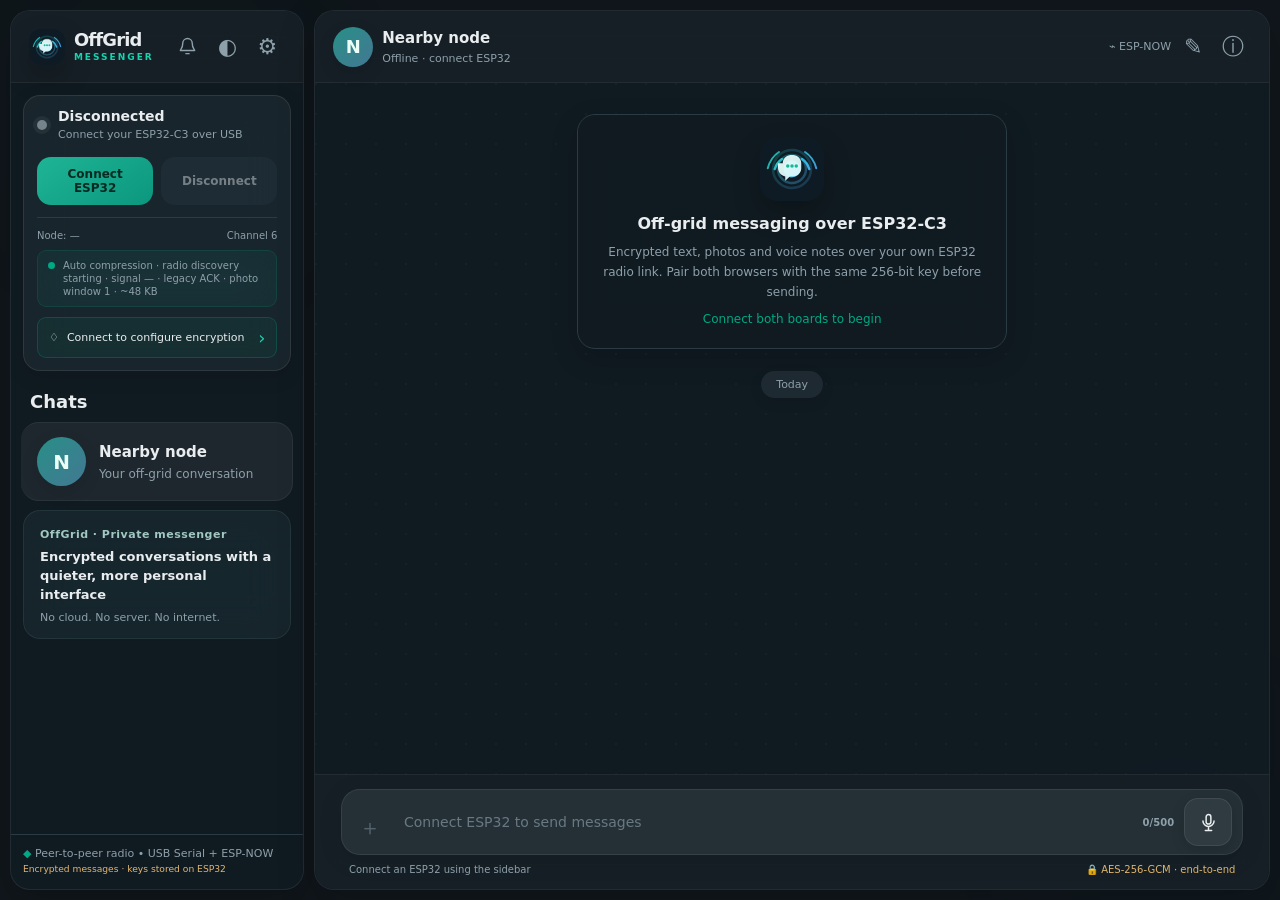
==== commit 0a7cb32c: "firmware(2.0.6): Introduce Android and fix partitions Component snapshot derived from old_releases/O" ====
--- a/firmware/web/index.html
+++ b/firmware/web/index.html
@@ -6,10 +6,10 @@
   <meta name="theme-color" content="#101b21">
   <title>OffGrid Messenger</title>
   <link rel="icon" href="logo.svg" type="image/svg+xml">
-  <link rel="stylesheet" href="styles.css?v=2.4.1">
-  <script src="protocol.js?v=2.4.1" defer></script>
-  <script src="adaptive.js?v=2.4.1" defer></script>
-  <script src="app.js?v=2.4.1" defer></script>
+  <link rel="stylesheet" href="styles.css?v=1.6.1">
+  <script src="protocol.js?v=1.6.1" defer></script>
+  <script src="adaptive.js?v=1.6.1" defer></script>
+  <script src="app.js?v=1.6.1" defer></script>
 </head>
 <body>
 <div class="app" id="app">
--- a/firmware/web/styles.css
+++ b/firmware/web/styles.css
@@ -375,14 +375,3 @@
 .composer:focus-within{animation:subtleComposerFocus .24s cubic-bezier(.2,.76,.2,1);}
 @keyframes subtleComposerFocus{from{filter:brightness(.985);transform:translateY(1px)}to{filter:brightness(1);transform:translateY(0)}}
 @media(prefers-reduced-motion:reduce){.composer:focus-within{animation:none!important}}
-
-/* Phase 2.4.1: consistent message actions and contact avatar on both clients. */
-.avatar.has-contact-avatar {background-position:center!important;background-size:cover!important;color:transparent!important;}
-.message-actions{display:flex;flex-direction:column;gap:8px;margin:12px 0;}
-.message-actions button{text-align:left;padding:12px 16px;min-height:43px;}
-.message-deleted{font-style:italic;color:var(--muted,#91a5b2);opacity:.9;}
-.message-edited{display:block;font-size:10px;opacity:.65;text-align:right;margin-top:3px;}
-.message-sync-error{display:block;font-size:11px;color:#fa9d7e;}
-.message-row .message-bubble{touch-action:pan-y;}
-.message-row .message-bubble:focus-within{outline:2px solid var(--accent,#57a8e8);outline-offset:2px;}
-@media(prefers-reduced-motion:reduce){.message-row,.message-bubble{animation:none!important;transition:none!important;}}
